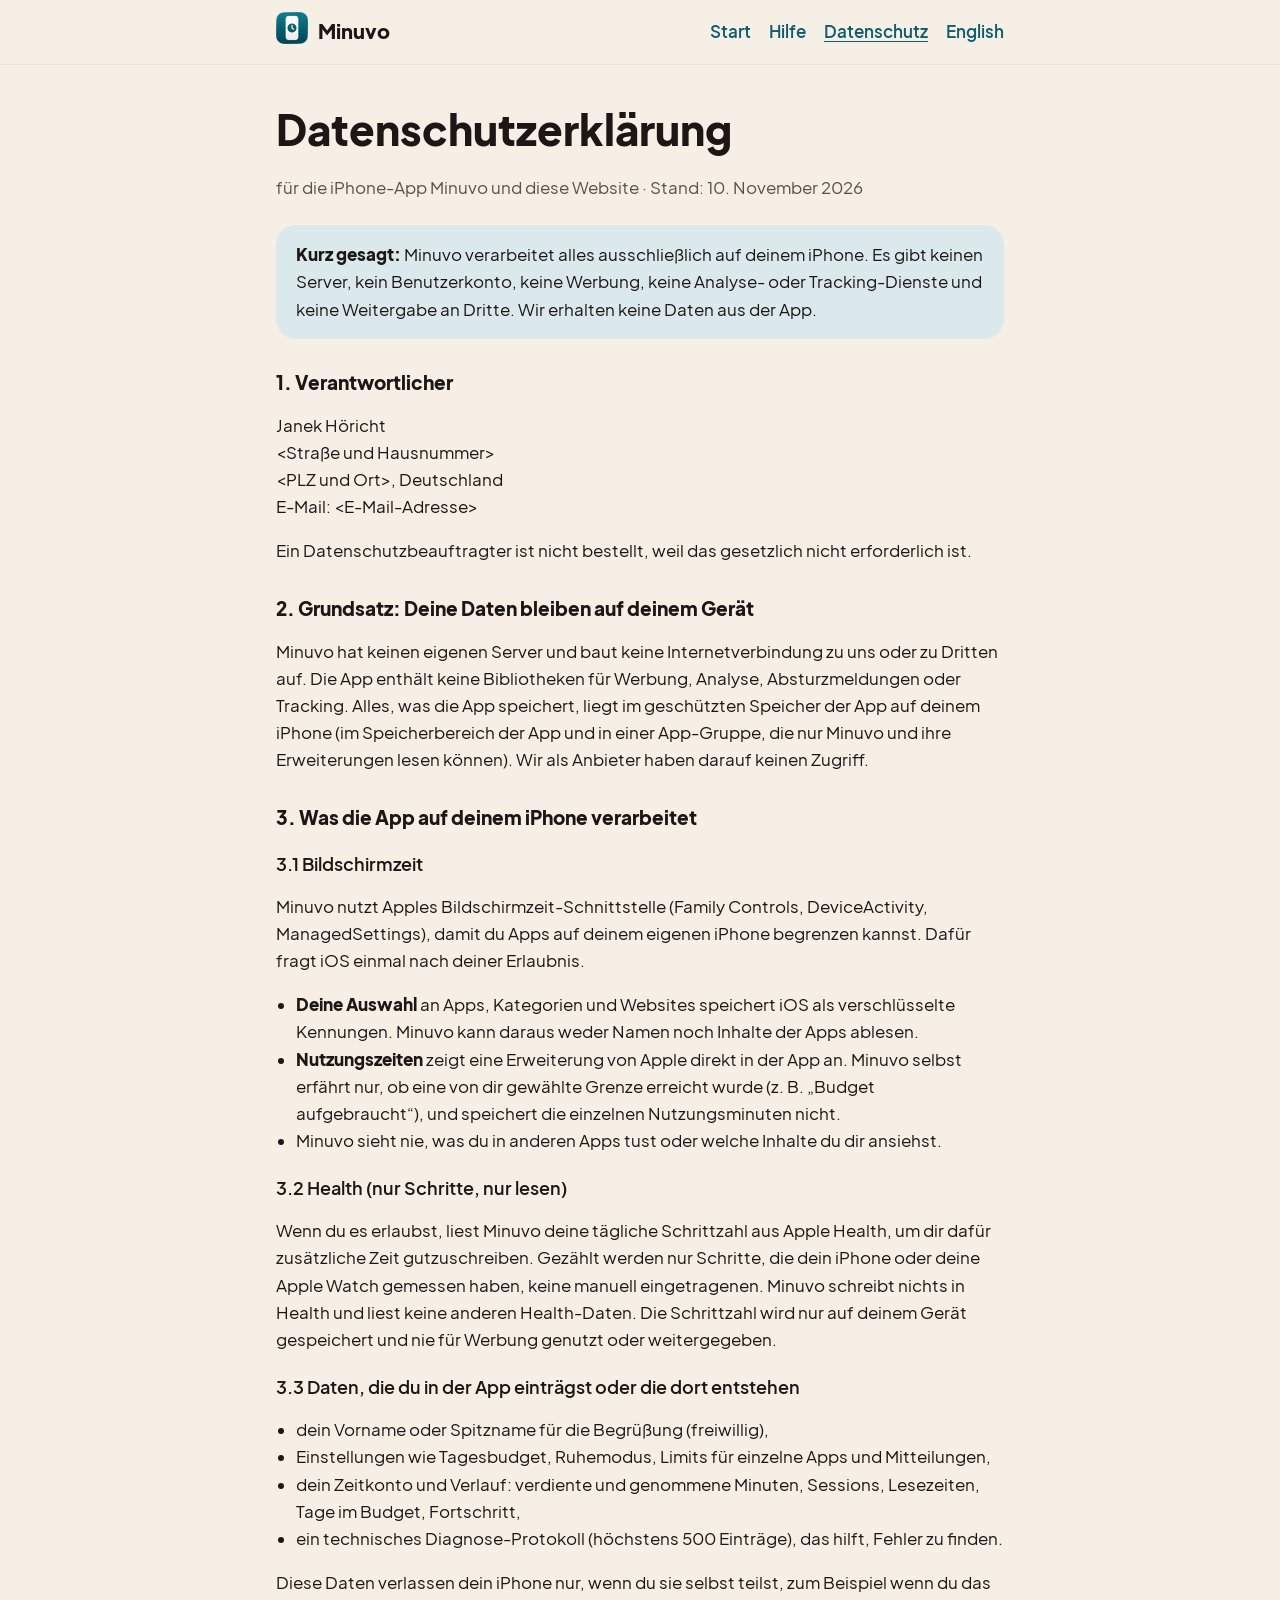
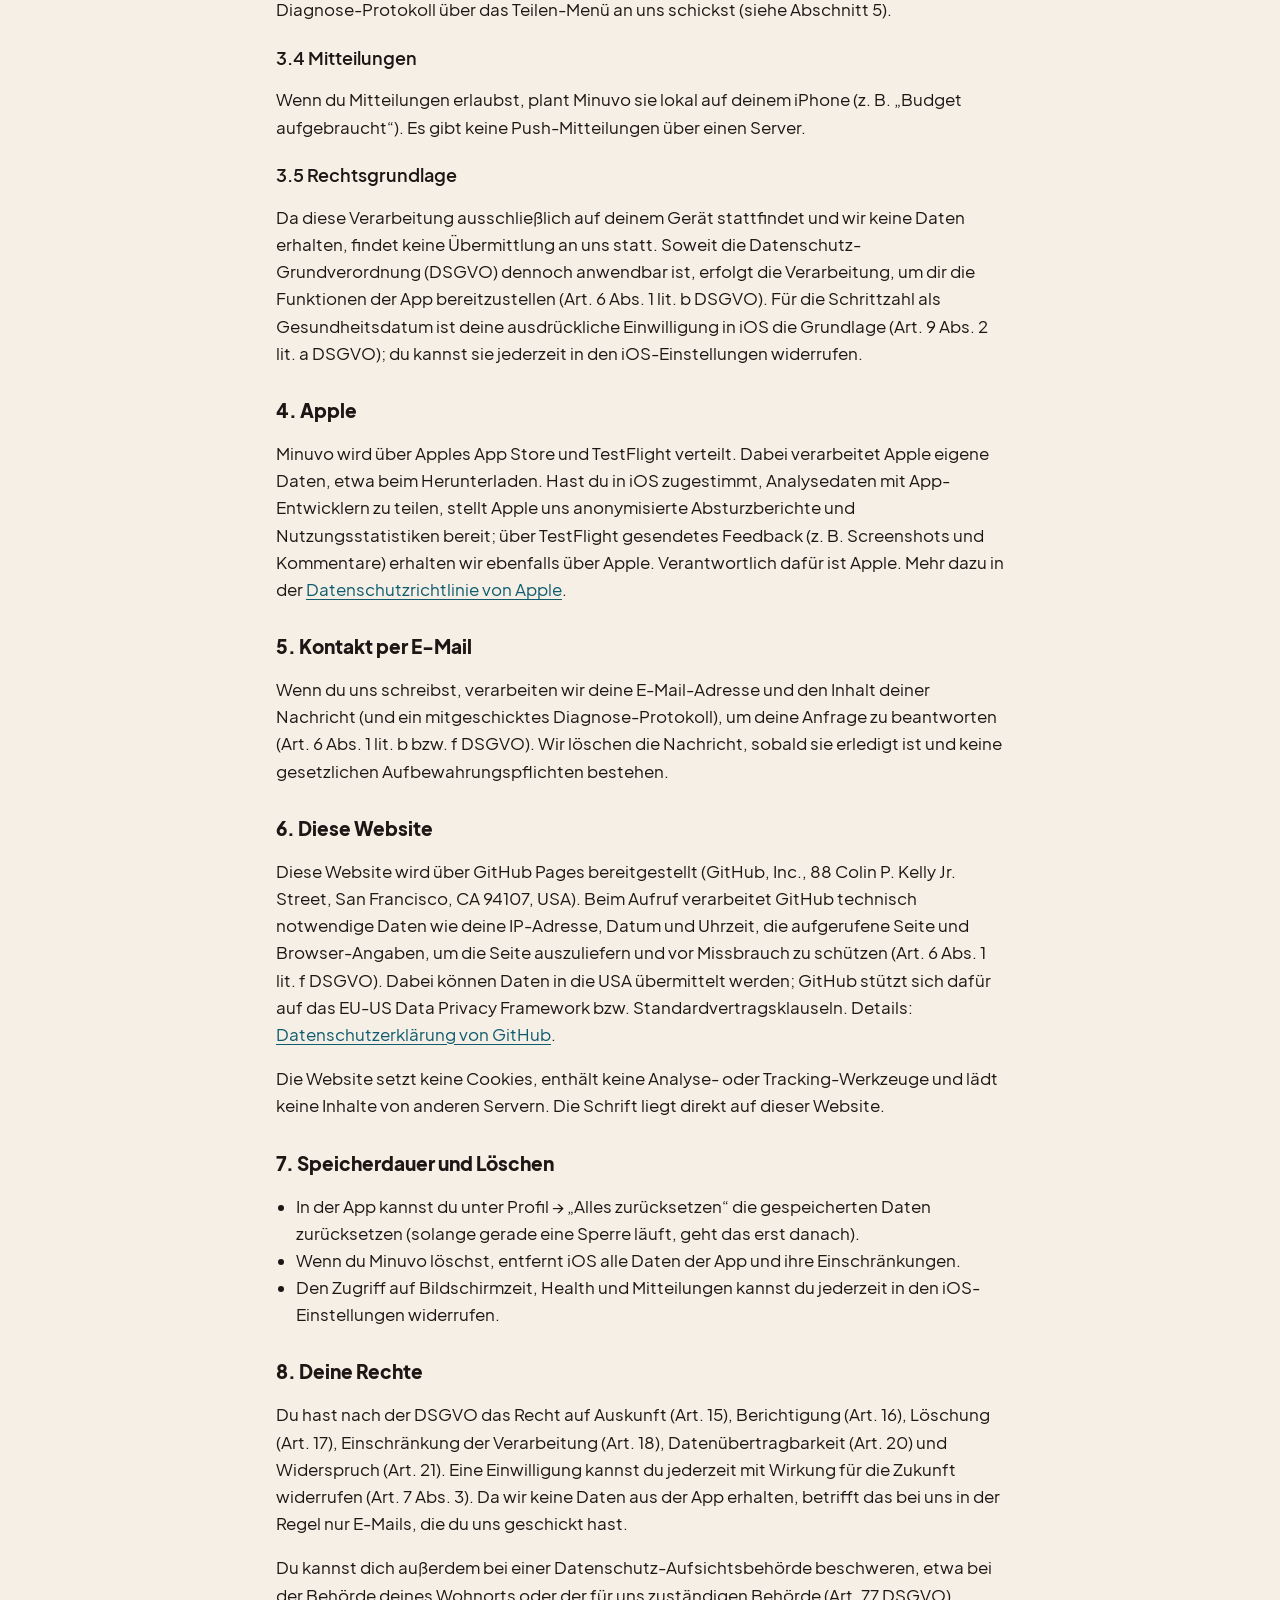
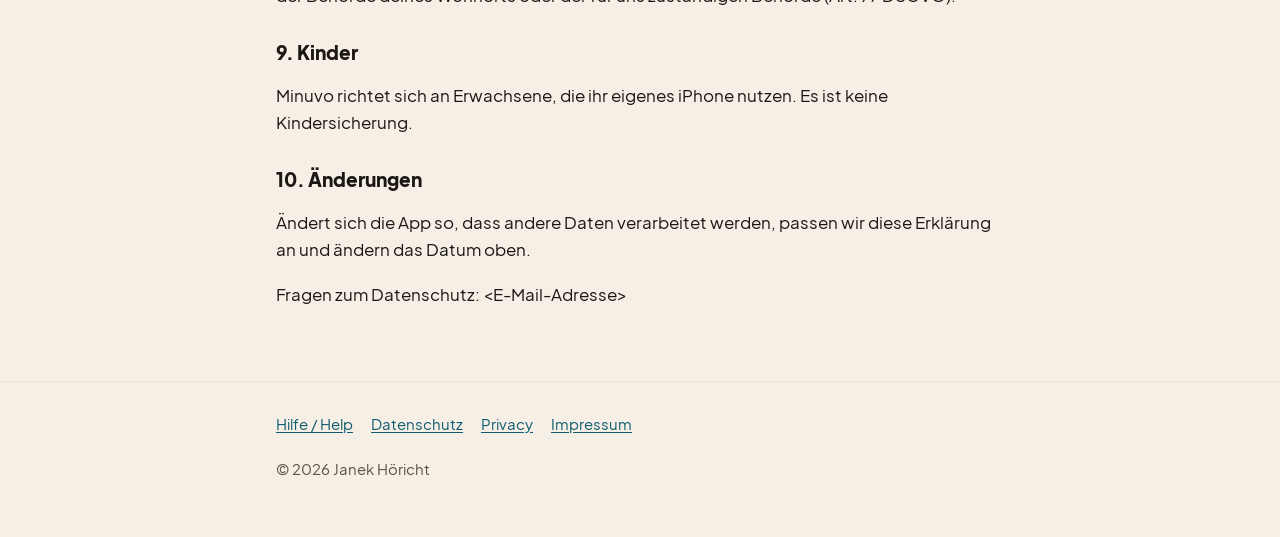
==== datenschutz.html @ 682e14eb "first commit" ====
<!doctype html>
<html lang="de">
<head>
  <meta charset="utf-8">
  <meta name="viewport" content="width=device-width, initial-scale=1">
  <title>Datenschutzerklärung – Minuvo</title>
  <meta name="description" content="Datenschutzerklärung der iPhone-App Minuvo und dieser Website.">
  <meta name="theme-color" content="#F5EFE6" media="(prefers-color-scheme: light)">
  <meta name="theme-color" content="#15110E" media="(prefers-color-scheme: dark)">
  <link rel="icon" type="image/png" href="img/app-icon.png">
  <link rel="alternate" hreflang="en" href="privacy.html">
  <link rel="stylesheet" href="style.css">
</head>
<body>
  <a class="skip" href="#inhalt">Zum Inhalt springen</a>
  <header class="site">
    <div class="wrap">
      <a class="brand" href="index.html">
        <picture>
          <source srcset="img/app-icon-dark.png" media="(prefers-color-scheme: dark)">
          <img src="img/app-icon.png" alt="" width="32" height="32">
        </picture>
        Minuvo
      </a>
      <nav aria-label="Hauptnavigation">
        <ul>
          <li><a href="index.html">Start</a></li>
          <li><a href="support.html">Hilfe</a></li>
          <li><a href="datenschutz.html" aria-current="page">Datenschutz</a></li>
          <li><a href="privacy.html" lang="en" hreflang="en">English</a></li>
        </ul>
      </nav>
    </div>
  </header>

  <main id="inhalt" class="legal">
    <div class="wrap">
      <h1>Datenschutzerklärung</h1>
      <p class="muted">für die iPhone-App Minuvo und diese Website · Stand: 10. November 2026</p>

      <div class="note">
        <p><strong>Kurz gesagt:</strong> Minuvo verarbeitet alles ausschließlich auf deinem iPhone. Es gibt keinen
          Server, kein Benutzerkonto, keine Werbung, keine Analyse- oder Tracking-Dienste und keine Weitergabe an
          Dritte. Wir erhalten keine Daten aus der App.</p>
      </div>

      <h2>1. Verantwortlicher</h2>
      <p>Janek Höricht<br>
        &lt;Straße und Hausnummer&gt;<br>
        &lt;PLZ und Ort&gt;, Deutschland<br>
        E-Mail: &lt;E-Mail-Adresse&gt;</p>
      <p>Ein Datenschutzbeauftragter ist nicht bestellt, weil das gesetzlich nicht erforderlich ist.</p>

      <h2>2. Grundsatz: Deine Daten bleiben auf deinem Gerät</h2>
      <p>Minuvo hat keinen eigenen Server und baut keine Internetverbindung zu uns oder zu Dritten auf. Die App enthält
        keine Bibliotheken für Werbung, Analyse, Absturzmeldungen oder Tracking. Alles, was die App speichert, liegt im
        geschützten Speicher der App auf deinem iPhone (im Speicherbereich der App und in einer App-Gruppe, die nur
        Minuvo und ihre Erweiterungen lesen können). Wir als Anbieter haben darauf keinen Zugriff.</p>

      <h2>3. Was die App auf deinem iPhone verarbeitet</h2>

      <h3>3.1 Bildschirmzeit</h3>
      <p>Minuvo nutzt Apples Bildschirmzeit-Schnittstelle (Family Controls, DeviceActivity, ManagedSettings), damit du
        Apps auf deinem eigenen iPhone begrenzen kannst. Dafür fragt iOS einmal nach deiner Erlaubnis.</p>
      <ul>
        <li><strong>Deine Auswahl</strong> an Apps, Kategorien und Websites speichert iOS als verschlüsselte
          Kennungen. Minuvo kann daraus weder Namen noch Inhalte der Apps ablesen.</li>
        <li><strong>Nutzungszeiten</strong> zeigt eine Erweiterung von Apple direkt in der App an. Minuvo selbst erfährt
          nur, ob eine von dir gewählte Grenze erreicht wurde (z. B. „Budget aufgebraucht“), und speichert die
          einzelnen Nutzungsminuten nicht.</li>
        <li>Minuvo sieht nie, was du in anderen Apps tust oder welche Inhalte du dir ansiehst.</li>
      </ul>

      <h3>3.2 Health (nur Schritte, nur lesen)</h3>
      <p>Wenn du es erlaubst, liest Minuvo deine tägliche Schrittzahl aus Apple Health, um dir dafür zusätzliche Zeit
        gutzuschreiben. Gezählt werden nur Schritte, die dein iPhone oder deine Apple Watch gemessen haben, keine
        manuell eingetragenen. Minuvo schreibt nichts in Health und liest keine anderen Health-Daten. Die Schrittzahl
        wird nur auf deinem Gerät gespeichert und nie für Werbung genutzt oder weitergegeben.</p>

      <h3>3.3 Daten, die du in der App einträgst oder die dort entstehen</h3>
      <ul>
        <li>dein Vorname oder Spitzname für die Begrüßung (freiwillig),</li>
        <li>Einstellungen wie Tagesbudget, Ruhemodus, Limits für einzelne Apps und Mitteilungen,</li>
        <li>dein Zeitkonto und Verlauf: verdiente und genommene Minuten, Sessions, Lesezeiten, Tage im Budget,
          Fortschritt,</li>
        <li>ein technisches Diagnose-Protokoll (höchstens 500 Einträge), das hilft, Fehler zu finden.</li>
      </ul>
      <p>Diese Daten verlassen dein iPhone nur, wenn du sie selbst teilst, zum Beispiel wenn du das Diagnose-Protokoll
        über das Teilen-Menü an uns schickst (siehe Abschnitt 5).</p>

      <h3>3.4 Mitteilungen</h3>
      <p>Wenn du Mitteilungen erlaubst, plant Minuvo sie lokal auf deinem iPhone (z. B. „Budget aufgebraucht“). Es gibt
        keine Push-Mitteilungen über einen Server.</p>

      <h3>3.5 Rechtsgrundlage</h3>
      <p>Da diese Verarbeitung ausschließlich auf deinem Gerät stattfindet und wir keine Daten erhalten, findet keine
        Übermittlung an uns statt. Soweit die Datenschutz-Grundverordnung (DSGVO) dennoch anwendbar ist, erfolgt die
        Verarbeitung, um dir die Funktionen der App bereitzustellen (Art. 6 Abs. 1 lit. b DSGVO). Für die Schrittzahl
        als Gesundheitsdatum ist deine ausdrückliche Einwilligung in iOS die Grundlage (Art. 9 Abs. 2 lit. a DSGVO);
        du kannst sie jederzeit in den iOS-Einstellungen widerrufen.</p>

      <h2>4. Apple</h2>
      <p>Minuvo wird über Apples App Store und TestFlight verteilt. Dabei verarbeitet Apple eigene Daten, etwa beim
        Herunterladen. Hast du in iOS zugestimmt, Analysedaten mit App-Entwicklern zu teilen, stellt Apple uns
        anonymisierte Absturzberichte und Nutzungsstatistiken bereit; über TestFlight gesendetes Feedback
        (z. B. Screenshots und Kommentare) erhalten wir ebenfalls über Apple. Verantwortlich dafür ist Apple. Mehr dazu
        in der <a href="https://www.apple.com/de/legal/privacy/">Datenschutzrichtlinie von Apple</a>.</p>

      <h2>5. Kontakt per E-Mail</h2>
      <p>Wenn du uns schreibst, verarbeiten wir deine E-Mail-Adresse und den Inhalt deiner Nachricht (und ein
        mitgeschicktes Diagnose-Protokoll), um deine Anfrage zu beantworten (Art. 6 Abs. 1 lit. b bzw. f DSGVO). Wir
        löschen die Nachricht, sobald sie erledigt ist und keine gesetzlichen Aufbewahrungspflichten bestehen.</p>

      <h2>6. Diese Website</h2>
      <p>Diese Website wird über GitHub Pages bereitgestellt (GitHub, Inc., 88 Colin P. Kelly Jr. Street, San
        Francisco, CA 94107, USA). Beim Aufruf verarbeitet GitHub technisch notwendige Daten wie deine IP-Adresse,
        Datum und Uhrzeit, die aufgerufene Seite und Browser-Angaben, um die Seite auszuliefern und vor Missbrauch zu
        schützen (Art. 6 Abs. 1 lit. f DSGVO). Dabei können Daten in die USA übermittelt werden; GitHub stützt sich
        dafür auf das EU-US Data Privacy Framework bzw. Standardvertragsklauseln. Details:
        <a href="https://docs.github.com/de/site-policy/privacy-policies/github-general-privacy-statement">Datenschutzerklärung von GitHub</a>.</p>
      <p>Die Website setzt keine Cookies, enthält keine Analyse- oder Tracking-Werkzeuge und lädt keine Inhalte von
        anderen Servern. Die Schrift liegt direkt auf dieser Website.</p>

      <h2>7. Speicherdauer und Löschen</h2>
      <ul>
        <li>In der App kannst du unter Profil → „Alles zurücksetzen“ die gespeicherten Daten zurücksetzen (solange
          gerade eine Sperre läuft, geht das erst danach).</li>
        <li>Wenn du Minuvo löschst, entfernt iOS alle Daten der App und ihre Einschränkungen.</li>
        <li>Den Zugriff auf Bildschirmzeit, Health und Mitteilungen kannst du jederzeit in den iOS-Einstellungen
          widerrufen.</li>
      </ul>

      <h2>8. Deine Rechte</h2>
      <p>Du hast nach der DSGVO das Recht auf Auskunft (Art. 15), Berichtigung (Art. 16), Löschung (Art. 17),
        Einschränkung der Verarbeitung (Art. 18), Datenübertragbarkeit (Art. 20) und Widerspruch (Art. 21). Eine
        Einwilligung kannst du jederzeit mit Wirkung für die Zukunft widerrufen (Art. 7 Abs. 3). Da wir keine Daten aus
        der App erhalten, betrifft das bei uns in der Regel nur E-Mails, die du uns geschickt hast.</p>
      <p>Du kannst dich außerdem bei einer Datenschutz-Aufsichtsbehörde beschweren, etwa bei der Behörde deines
        Wohnorts oder der für uns zuständigen Behörde (Art. 77 DSGVO).</p>

      <h2>9. Kinder</h2>
      <p>Minuvo richtet sich an Erwachsene, die ihr eigenes iPhone nutzen. Es ist keine Kindersicherung.</p>

      <h2>10. Änderungen</h2>
      <p>Ändert sich die App so, dass andere Daten verarbeitet werden, passen wir diese Erklärung an und ändern das
        Datum oben.</p>

      <p>Fragen zum Datenschutz: &lt;E-Mail-Adresse&gt;</p>
    </div>
  </main>

  <footer class="site">
    <div class="wrap">
      <ul>
        <li><a href="support.html">Hilfe / Help</a></li>
        <li><a href="datenschutz.html">Datenschutz</a></li>
        <li><a href="privacy.html" lang="en">Privacy</a></li>
        <li><a href="impressum.html">Impressum</a></li>
      </ul>
      <p>© 2026 Janek Höricht</p>
    </div>
  </footer>
</body>
</html>
---- style.css ----
/* Minuvo-Website. Farben aus Shared/Theme/MinuvoTheme.swift (hell und dunkel). Keine externen Quellen. */

@font-face {
  font-family: "Plus Jakarta Sans";
  src: url("fonts/PlusJakartaSans-Regular.ttf") format("truetype");
  font-weight: 400;
  font-style: normal;
  font-display: swap;
}
@font-face {
  font-family: "Plus Jakarta Sans";
  src: url("fonts/PlusJakartaSans-SemiBold.ttf") format("truetype");
  font-weight: 600;
  font-style: normal;
  font-display: swap;
}
@font-face {
  font-family: "Plus Jakarta Sans";
  src: url("fonts/PlusJakartaSans-ExtraBold.ttf") format("truetype");
  font-weight: 800;
  font-style: normal;
  font-display: swap;
}

:root {
  color-scheme: light dark;
  --background: #F5EFE6;
  --card: #FFFBF5;
  --line: #EDE5D8;
  --text: #1C1714;
  --text-muted: #5A5248;
  --petrol-fill: #0F5C6E;
  --petrol-text: #0F5C6E;
  --on-petrol: #FFFBF5;
  --apricot: #F4A26B;
  --on-apricot: #1C1714;
  --green: #4F7A5B;
  --tint-petrol: #DCE9EC;
  --tint-green: #E0EADF;
  --tint-apricot: #FBE3D2;
  --radius-card: 20px;
  --radius-button: 16px;
  --gutter: 16px;
}

@media (prefers-color-scheme: dark) {
  :root {
    --background: #15110E;
    --card: #241E19;
    --line: #3A322B;
    --text: #F5EFE6;
    --text-muted: #B8AE9F;
    --petrol-fill: #17788A;
    --petrol-text: #6FC3D3;
    --green: #5E9470;
    --tint-petrol: #1F3A41;
    --tint-green: #26352A;
    --tint-apricot: #3D2A1E;
  }
}

*, *::before, *::after { box-sizing: border-box; }

html { -webkit-text-size-adjust: 100%; }

body {
  margin: 0;
  background: var(--background);
  color: var(--text);
  font-family: "Plus Jakarta Sans", -apple-system, BlinkMacSystemFont, "Segoe UI", Roboto, sans-serif;
  font-size: 1.0625rem;
  line-height: 1.6;
}

a { color: var(--petrol-text); text-underline-offset: 0.15em; }
a:hover { text-decoration-thickness: 2px; }
a:focus-visible, summary:focus-visible {
  outline: 3px solid var(--apricot);
  outline-offset: 3px;
  border-radius: 4px;
}

.skip {
  position: absolute;
  left: -9999px;
}
.skip:focus { left: var(--gutter); top: var(--gutter); background: var(--card); padding: 8px 12px; z-index: 10; }

.wrap {
  max-width: 760px;
  margin: 0 auto;
  padding: 0 var(--gutter);
}

header.site {
  border-bottom: 1px solid var(--line);
}
header.site .wrap {
  display: flex;
  flex-wrap: wrap;
  align-items: center;
  justify-content: space-between;
  gap: 8px 24px;
  min-height: 64px;
}
.brand {
  display: inline-flex;
  align-items: center;
  gap: 10px;
  font-weight: 800;
  font-size: 1.25rem;
  color: var(--text);
  text-decoration: none;
}
.brand img { width: 32px; height: 32px; }
nav ul { list-style: none; display: flex; flex-wrap: wrap; gap: 4px 18px; margin: 0; padding: 0; }
nav a { display: inline-block; padding: 10px 0; font-weight: 600; text-decoration: none; }
nav a[aria-current="page"] { text-decoration: underline; }

main { padding: 40px 0 56px; }

h1, h2, h3 { line-height: 1.25; }
h1 { font-size: clamp(1.9rem, 6vw, 2.6rem); font-weight: 800; margin: 0 0 12px; }
h2 { font-size: 1.4rem; font-weight: 800; margin: 40px 0 12px; }
h3 { font-size: 1.1rem; font-weight: 600; margin: 24px 0 6px; }

.muted { color: var(--text-muted); }

.hero { text-align: center; padding: 16px 0 8px; }
.hero img { width: 128px; height: 128px; }
.hero .promise { font-size: 1.25rem; color: var(--text-muted); max-width: 34ch; margin: 0 auto 24px; }

.pill {
  display: inline-block;
  background: var(--apricot);
  color: var(--on-apricot);
  font-weight: 600;
  padding: 10px 18px;
  border-radius: var(--radius-button);
}

.features {
  display: grid;
  grid-template-columns: repeat(auto-fit, minmax(min(100%, 320px), 1fr));
  gap: 16px;
  margin-top: 40px;
}
.card {
  background: var(--card);
  border: 1px solid var(--line);
  border-radius: var(--radius-card);
  padding: 20px;
}
.card h2, .card h3 { margin-top: 0; font-size: 1.15rem; }
.card p { margin: 0; color: var(--text-muted); }
.dot {
  display: inline-block;
  width: 12px;
  height: 12px;
  border-radius: 50%;
  margin-right: 8px;
  vertical-align: 0.05em;
}
.dot.petrol { background: var(--petrol-fill); }
.dot.apricot { background: var(--apricot); }
.dot.green { background: var(--green); }
.dot.line { background: var(--text-muted); }

.note {
  background: var(--tint-petrol);
  border-radius: var(--radius-card);
  padding: 16px 20px;
  margin: 24px 0;
}
.note p { margin: 0; }
.note p + p { margin-top: 8px; }

details {
  background: var(--card);
  border: 1px solid var(--line);
  border-radius: 14px;
  margin: 10px 0;
}
summary {
  cursor: pointer;
  font-weight: 600;
  padding: 14px 18px;
  min-height: 44px;
}
details > div { padding: 0 18px 14px; }
details p:first-child { margin-top: 0; }

.legal h2 { font-size: 1.2rem; margin-top: 32px; }
.legal ul { padding-left: 1.2em; }

footer.site {
  border-top: 1px solid var(--line);
  padding: 24px 0 40px;
  font-size: 0.95rem;
  color: var(--text-muted);
}
footer.site ul { list-style: none; display: flex; flex-wrap: wrap; gap: 4px 18px; margin: 0 0 8px; padding: 0; }
footer.site a { display: inline-block; padding: 6px 0; }

@media (prefers-reduced-motion: no-preference) {
  html { scroll-behavior: smooth; }
}
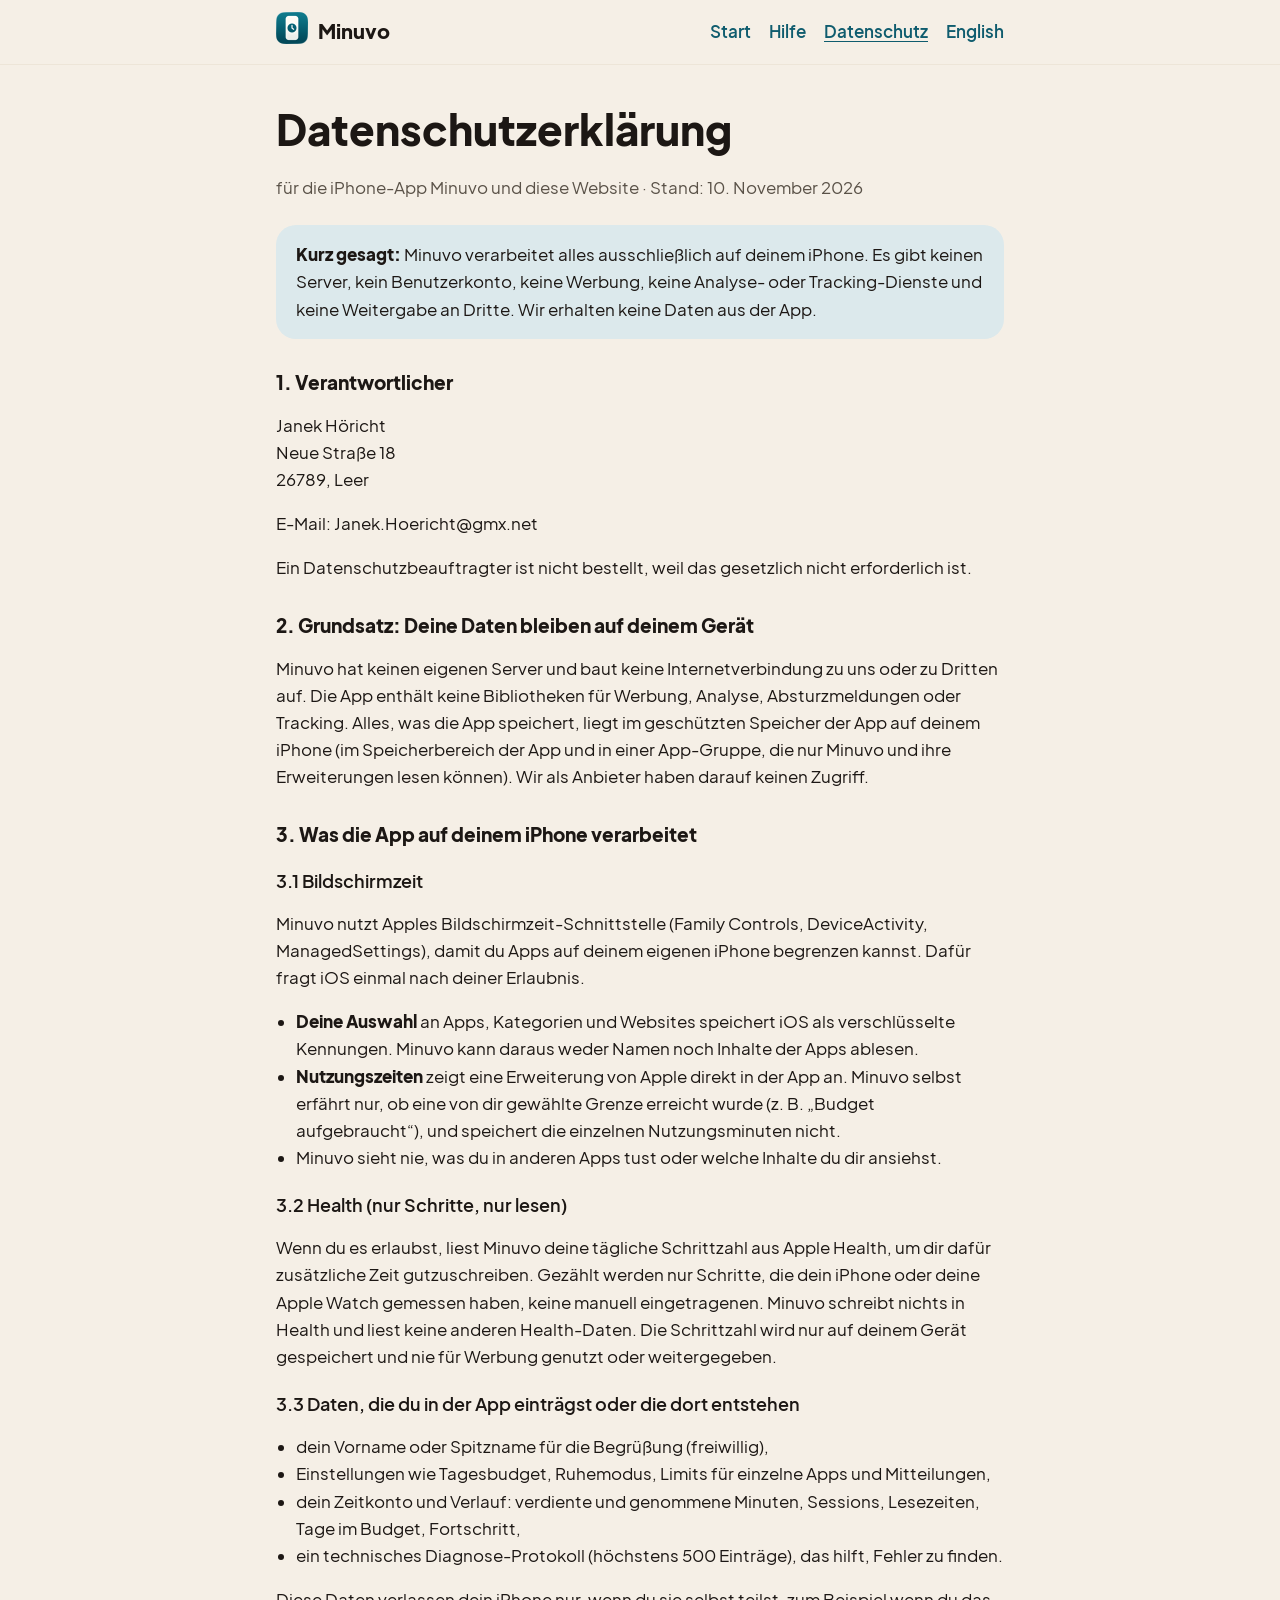
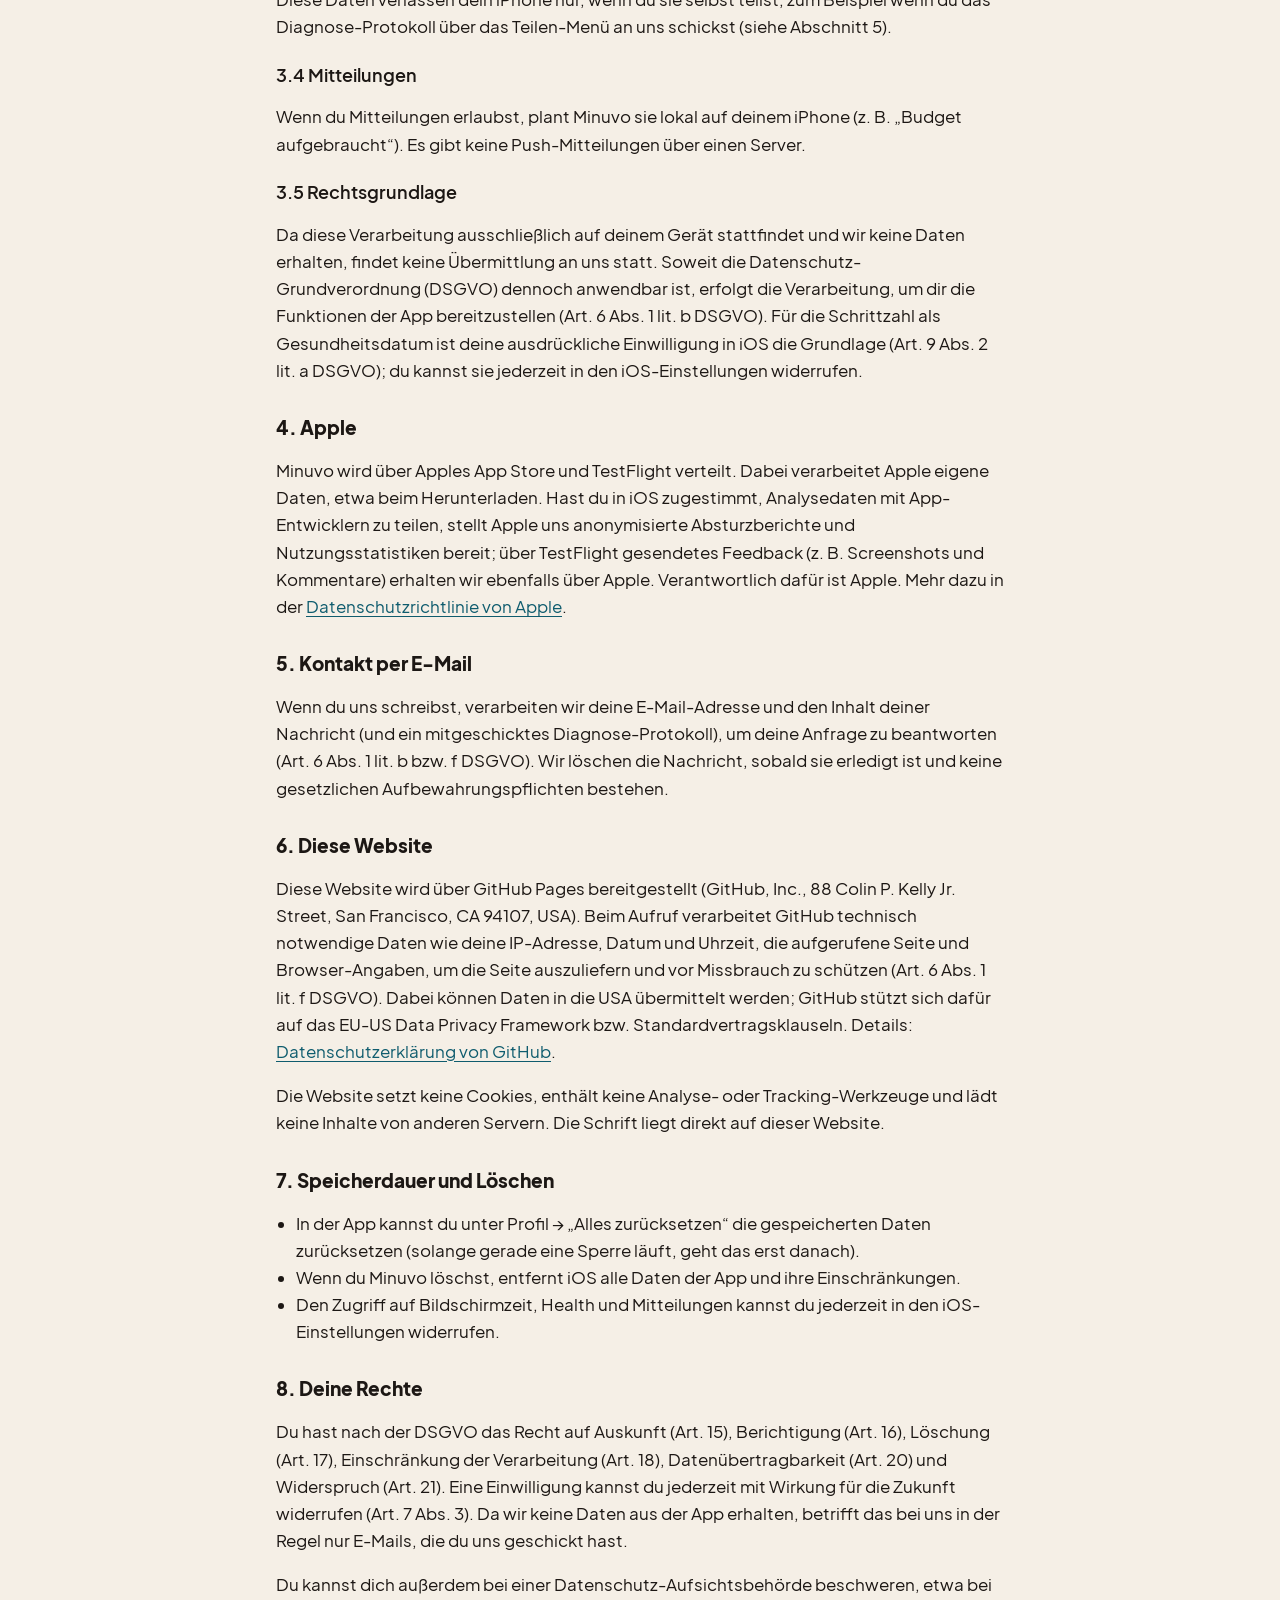
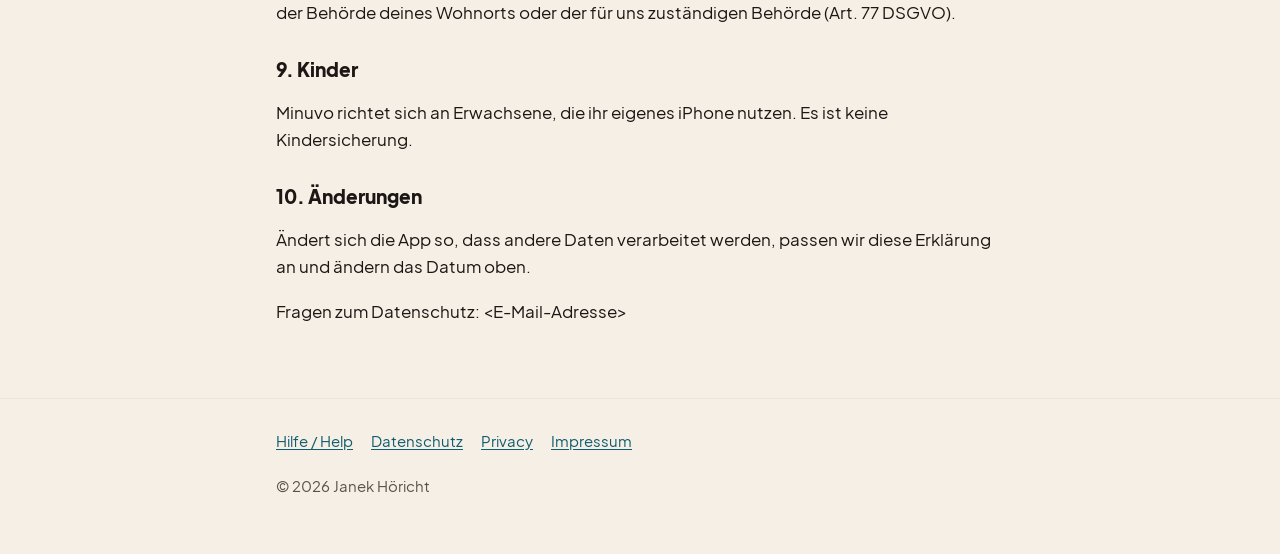
==== commit 973c1b5d: "Part 2" ====
--- a/datenschutz.html
+++ b/datenschutz.html
@@ -46,9 +46,9 @@
 
       <h2>1. Verantwortlicher</h2>
       <p>Janek Höricht<br>
-        &lt;Straße und Hausnummer&gt;<br>
-        &lt;PLZ und Ort&gt;, Deutschland<br>
-        E-Mail: &lt;E-Mail-Adresse&gt;</p>
+        Neue Straße 18<br>
+        26789, Leer</p>
+      <p>E-Mail: Janek.Hoericht@gmx.net</p>
       <p>Ein Datenschutzbeauftragter ist nicht bestellt, weil das gesetzlich nicht erforderlich ist.</p>
 
       <h2>2. Grundsatz: Deine Daten bleiben auf deinem Gerät</h2>
